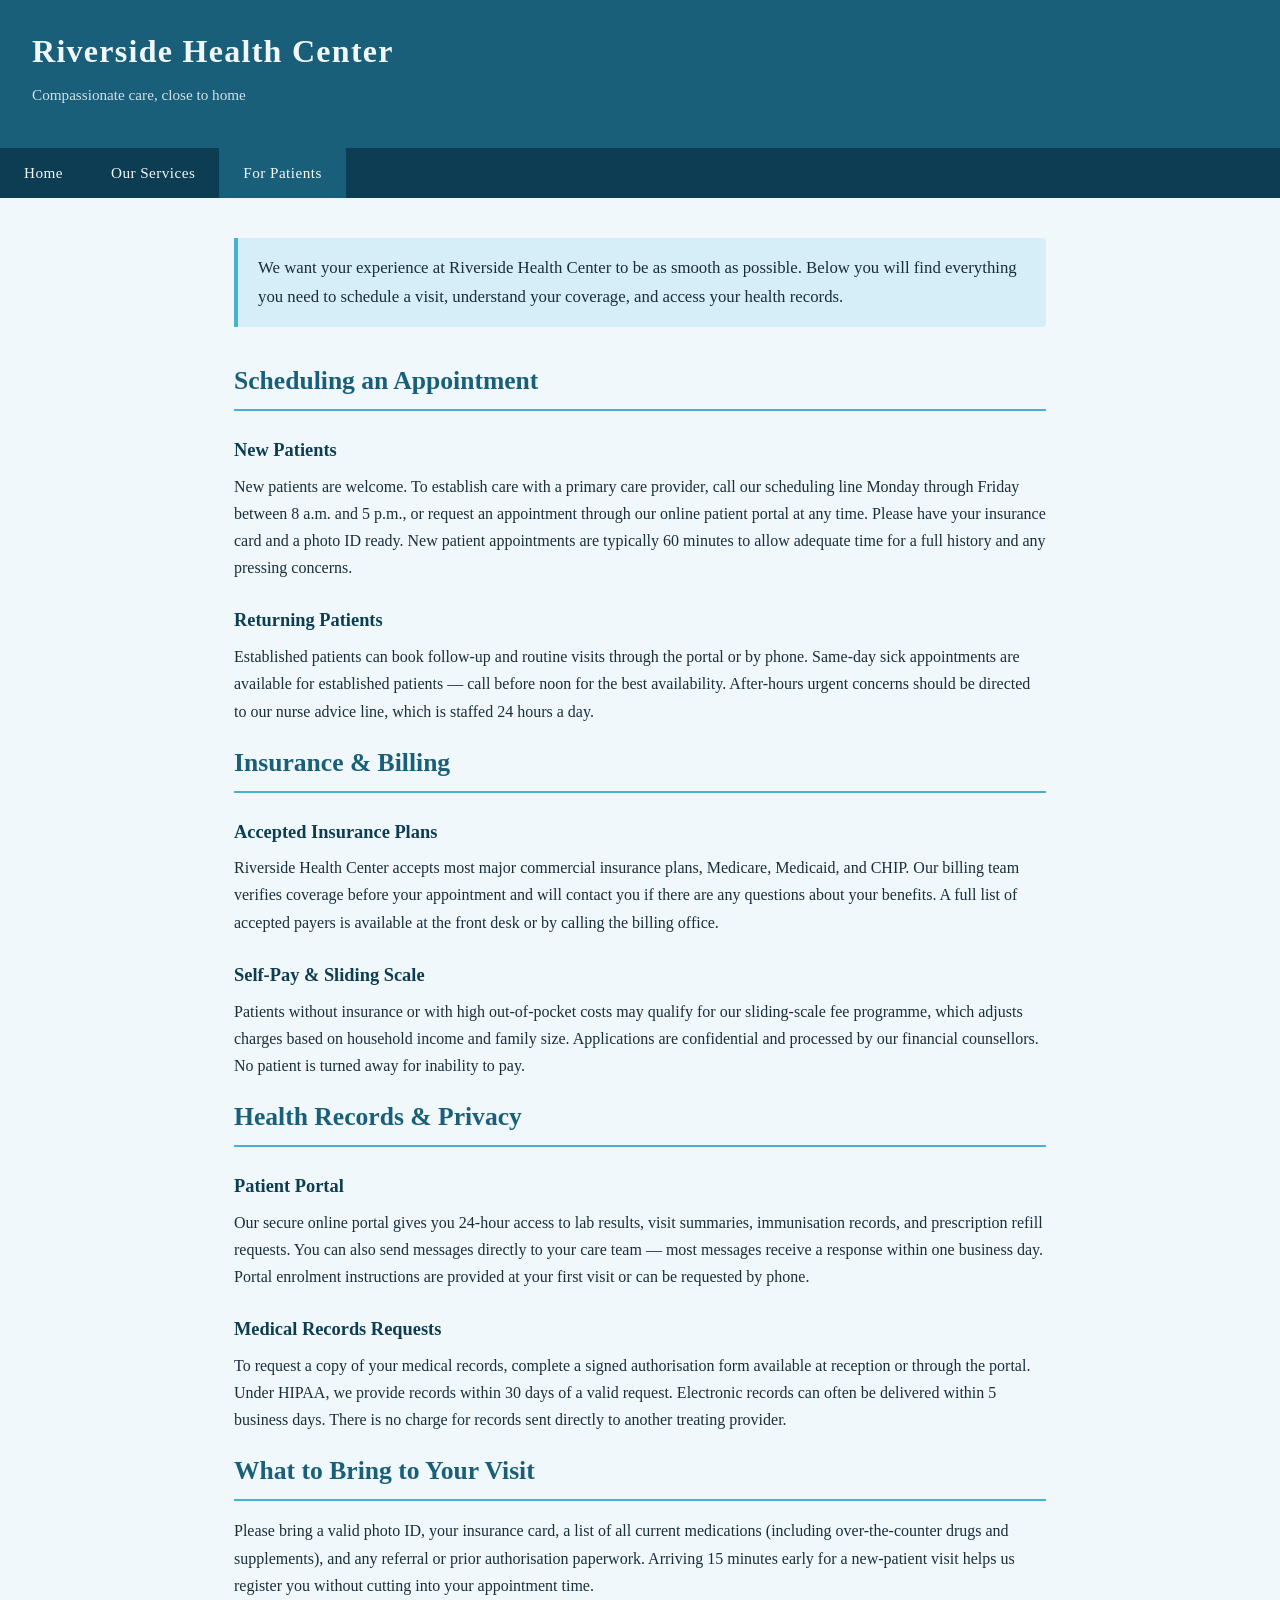
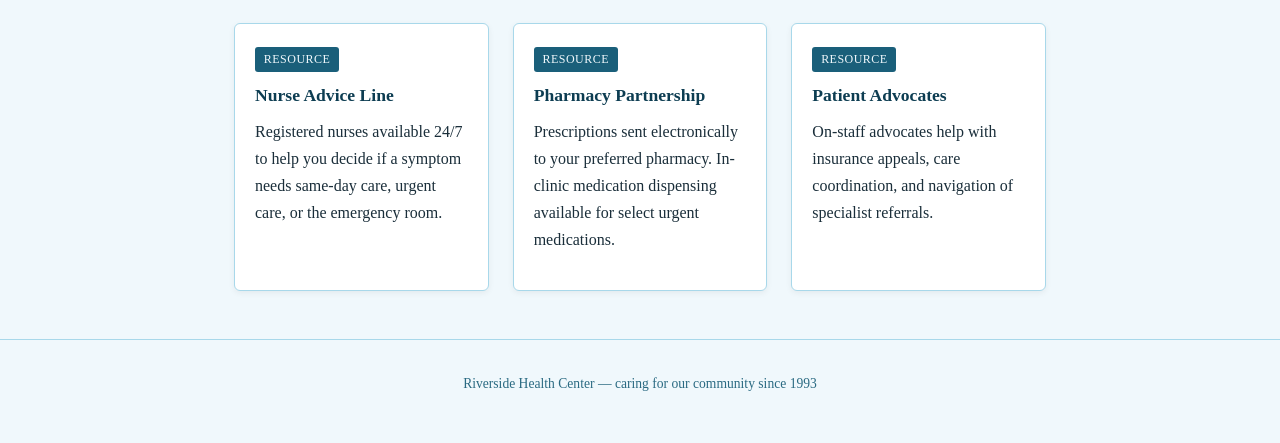
==== website/patients/index.html @ 4556a477 "revising website" ====
<!DOCTYPE html>
<html lang="en">
<head>
  <meta charset="UTF-8">
  <meta name="viewport" content="width=device-width, initial-scale=1.0">
  <title>For Patients — Riverside Health Center</title>
  <link rel="stylesheet" href="../style.css">
</head>
<body>

<header>
  <h1>Riverside Health Center</h1>
  <p>Compassionate care, close to home</p>
</header>

<nav>
  <a href="../index.html">Home</a>
  <a href="../services/index.html">Our Services</a>
  <a href="index.html" class="active">For Patients</a>
</nav>

<main>
  <p class="intro">
    We want your experience at Riverside Health Center to be as smooth as possible.
    Below you will find everything you need to schedule a visit, understand your
    coverage, and access your health records.
  </p>

  <h2>Scheduling an Appointment</h2>

  <h3>New Patients</h3>
  <p>
    New patients are welcome. To establish care with a primary care provider, call
    our scheduling line Monday through Friday between 8 a.m. and 5 p.m., or request
    an appointment through our online patient portal at any time. Please have your
    insurance card and a photo ID ready. New patient appointments are typically
    60 minutes to allow adequate time for a full history and any pressing concerns.
  </p>

  <h3>Returning Patients</h3>
  <p>
    Established patients can book follow-up and routine visits through the portal
    or by phone. Same-day sick appointments are available for established patients
    — call before noon for the best availability. After-hours urgent concerns should
    be directed to our nurse advice line, which is staffed 24 hours a day.
  </p>

  <h2>Insurance &amp; Billing</h2>

  <h3>Accepted Insurance Plans</h3>
  <p>
    Riverside Health Center accepts most major commercial insurance plans, Medicare,
    Medicaid, and CHIP. Our billing team verifies coverage before your appointment
    and will contact you if there are any questions about your benefits. A full list
    of accepted payers is available at the front desk or by calling the billing office.
  </p>

  <h3>Self-Pay &amp; Sliding Scale</h3>
  <p>
    Patients without insurance or with high out-of-pocket costs may qualify for our
    sliding-scale fee programme, which adjusts charges based on household income and
    family size. Applications are confidential and processed by our financial counsellors.
    No patient is turned away for inability to pay.
  </p>

  <h2>Health Records &amp; Privacy</h2>

  <h3>Patient Portal</h3>
  <p>
    Our secure online portal gives you 24-hour access to lab results, visit summaries,
    immunisation records, and prescription refill requests. You can also send messages
    directly to your care team — most messages receive a response within one business day.
    Portal enrolment instructions are provided at your first visit or can be requested
    by phone.
  </p>

  <h3>Medical Records Requests</h3>
  <p>
    To request a copy of your medical records, complete a signed authorisation form
    available at reception or through the portal. Under HIPAA, we provide records
    within 30 days of a valid request. Electronic records can often be delivered
    within 5 business days. There is no charge for records sent directly to another
    treating provider.
  </p>

  <h2>What to Bring to Your Visit</h2>
  <p>
    Please bring a valid photo ID, your insurance card, a list of all current
    medications (including over-the-counter drugs and supplements), and any referral
    or prior authorisation paperwork. Arriving 15 minutes early for a new-patient
    visit helps us register you without cutting into your appointment time.
  </p>

  <div class="card-grid">
    <div class="card">
      <span class="tag">Resource</span>
      <h3>Nurse Advice Line</h3>
      <p>Registered nurses available 24/7 to help you decide if a symptom needs
      same-day care, urgent care, or the emergency room.</p>
    </div>
    <div class="card">
      <span class="tag">Resource</span>
      <h3>Pharmacy Partnership</h3>
      <p>Prescriptions sent electronically to your preferred pharmacy. In-clinic
      medication dispensing available for select urgent medications.</p>
    </div>
    <div class="card">
      <span class="tag">Resource</span>
      <h3>Patient Advocates</h3>
      <p>On-staff advocates help with insurance appeals, care coordination,
      and navigation of specialist referrals.</p>
    </div>
  </div>
</main>

<footer>
  <p>Riverside Health Center &mdash; caring for our community since 1993</p>
</footer>

</body>
</html>
---- website/style.css ----
* {
  box-sizing: border-box;
  margin: 0;
  padding: 0;
}

body {
  font-family: Georgia, serif;
  background-color: #f0f8fc;
  color: #1a2e3a;
  line-height: 1.7;
}

header {
  background-color: #1a5f7a;
  color: #f0f8fc;
  padding: 1.5rem 2rem;
}

header h1 {
  font-size: 2rem;
  letter-spacing: 0.04em;
}

header p {
  font-size: 0.95rem;
  opacity: 0.85;
  margin-top: 0.25rem;
}

nav {
  background-color: #0d3d52;
  display: flex;
  gap: 0;
}

nav a {
  color: #f0f8fc;
  text-decoration: none;
  padding: 0.75rem 1.5rem;
  font-size: 0.95rem;
  letter-spacing: 0.03em;
  transition: background-color 0.2s;
}

nav a:hover,
nav a.active {
  background-color: #1a5f7a;
}

main {
  max-width: 860px;
  margin: 2.5rem auto;
  padding: 0 1.5rem;
}

h2 {
  font-size: 1.6rem;
  color: #1a5f7a;
  margin-bottom: 1rem;
  border-bottom: 2px solid #48b0d0;
  padding-bottom: 0.4rem;
}

h3 {
  font-size: 1.15rem;
  color: #0d3d52;
  margin: 1.5rem 0 0.4rem;
}

p {
  margin-bottom: 1rem;
}

.intro {
  font-size: 1.05rem;
  background-color: #d6eef7;
  border-left: 4px solid #48b0d0;
  padding: 1rem 1.25rem;
  margin-bottom: 2rem;
  border-radius: 0 4px 4px 0;
}

.card-grid {
  display: grid;
  grid-template-columns: repeat(auto-fill, minmax(240px, 1fr));
  gap: 1.5rem;
  margin-top: 1.5rem;
}

.card {
  background: #fff;
  border: 1px solid #a8d8ea;
  border-radius: 6px;
  padding: 1.25rem;
  box-shadow: 0 2px 6px rgba(0,0,0,0.06);
}

.card h3 {
  margin-top: 0;
  font-size: 1.1rem;
}

.card .tag {
  display: inline-block;
  background-color: #1a5f7a;
  color: #f0f8fc;
  font-size: 0.75rem;
  padding: 0.15rem 0.55rem;
  border-radius: 3px;
  margin-bottom: 0.6rem;
  letter-spacing: 0.04em;
  text-transform: uppercase;
}

footer {
  text-align: center;
  padding: 2rem;
  color: #2a6a82;
  font-size: 0.85rem;
  border-top: 1px solid #a8d8ea;
  margin-top: 3rem;
}
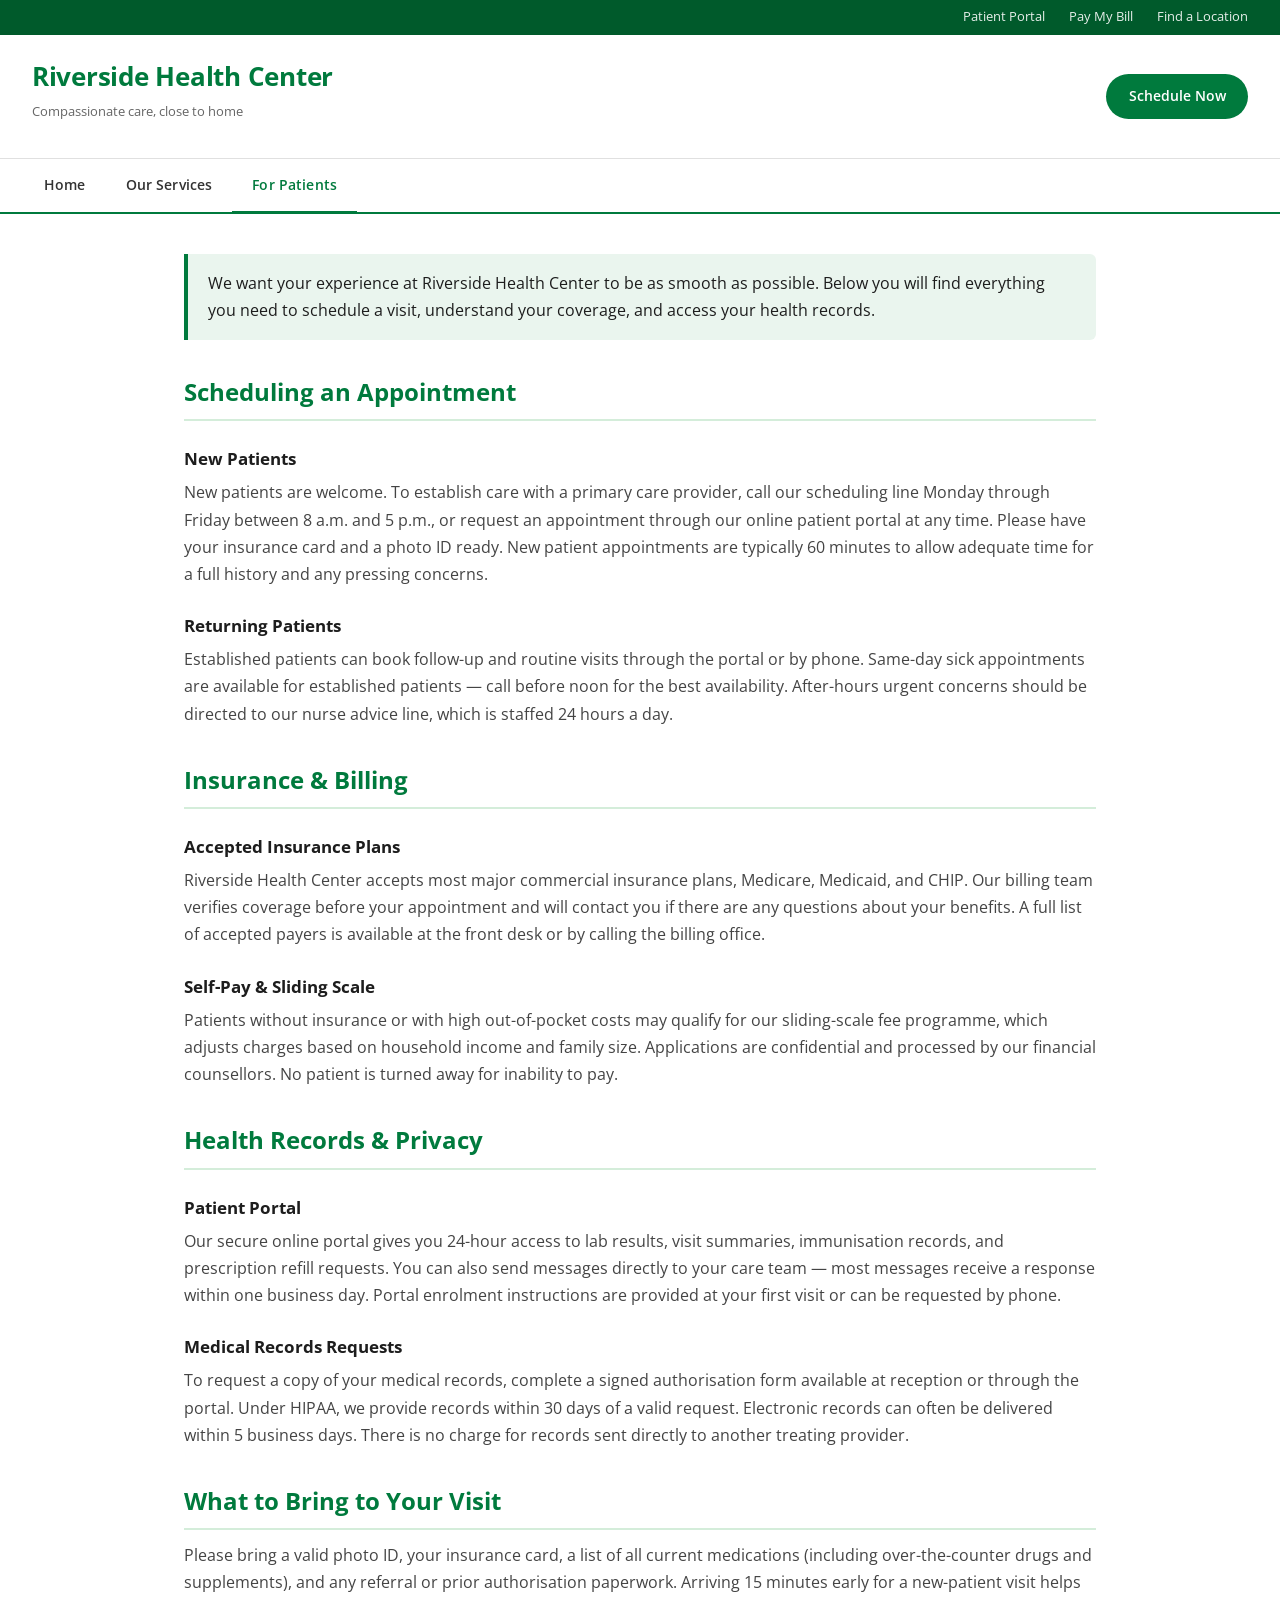
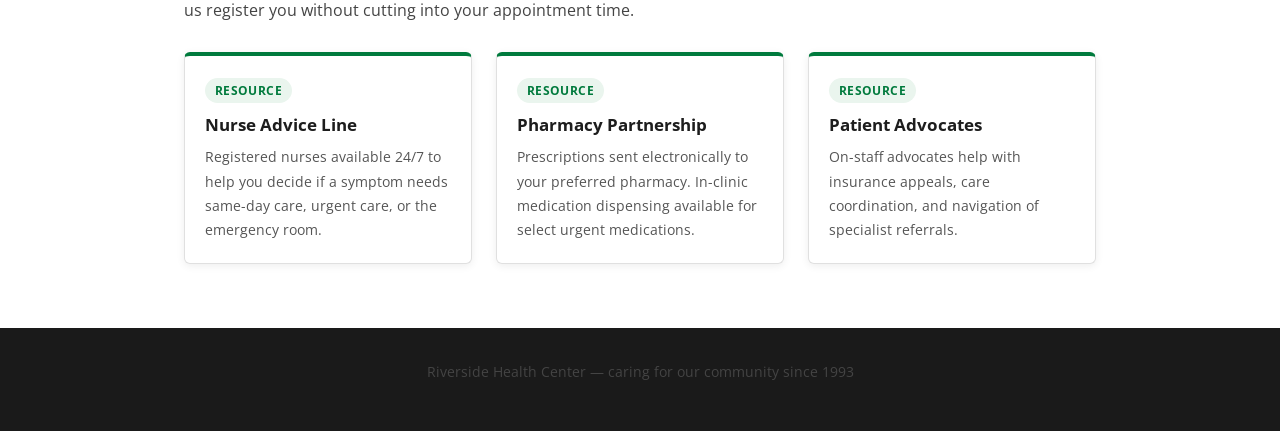
==== commit 36519c9b: "modified pages colors pallets" ====
--- a/website/patients/index.html
+++ b/website/patients/index.html
@@ -8,9 +8,18 @@
 </head>
 <body>
 
+<div class="top-bar">
+  <a href="#">Patient Portal</a>
+  <a href="#">Pay My Bill</a>
+  <a href="#">Find a Location</a>
+</div>
+
 <header>
-  <h1>Riverside Health Center</h1>
-  <p>Compassionate care, close to home</p>
+  <div class="header-brand">
+    <h1>Riverside Health Center</h1>
+    <p>Compassionate care, close to home</p>
+  </div>
+  <a href="#" class="header-cta">Schedule Now</a>
 </header>
 
 <nav>
--- a/website/style.css
+++ b/website/style.css
@@ -1,3 +1,5 @@
+@import url('https://fonts.googleapis.com/css2?family=Open+Sans:wght@400;600;700&display=swap');
+
 * {
   box-sizing: border-box;
   margin: 0;
@@ -5,119 +7,243 @@
 }
 
 body {
-  font-family: Georgia, serif;
-  background-color: #f0f8fc;
-  color: #1a2e3a;
+  font-family: 'Open Sans', Arial, sans-serif;
+  background-color: #ffffff;
+  color: #1d1d1d;
   line-height: 1.7;
 }
 
+/* ── Top utility bar ── */
+.top-bar {
+  background-color: #005a2b;
+  color: #ffffff;
+  font-size: 0.8rem;
+  display: flex;
+  justify-content: flex-end;
+  gap: 1.5rem;
+  padding: 0.4rem 2rem;
+}
+
+.top-bar a {
+  color: #ffffff;
+  text-decoration: none;
+  opacity: 0.9;
+}
+
+.top-bar a:hover {
+  opacity: 1;
+  text-decoration: underline;
+}
+
+/* ── Header ── */
 header {
-  background-color: #1a5f7a;
-  color: #f0f8fc;
-  padding: 1.5rem 2rem;
-}
-
-header h1 {
-  font-size: 2rem;
-  letter-spacing: 0.04em;
-}
-
-header p {
-  font-size: 0.95rem;
-  opacity: 0.85;
-  margin-top: 0.25rem;
-}
-
+  background-color: #ffffff;
+  padding: 1.25rem 2rem;
+  display: flex;
+  align-items: center;
+  justify-content: space-between;
+  border-bottom: 1px solid #e0e0e0;
+  box-shadow: 0 2px 6px rgba(0, 0, 0, 0.06);
+}
+
+.header-brand h1 {
+  font-size: 1.6rem;
+  font-weight: 700;
+  color: #007a3d;
+  letter-spacing: -0.01em;
+}
+
+.header-brand p {
+  font-size: 0.82rem;
+  color: #666;
+  margin-top: 0.1rem;
+}
+
+.header-cta {
+  display: inline-block;
+  background-color: #007a3d;
+  color: #ffffff;
+  font-size: 0.9rem;
+  font-weight: 600;
+  padding: 0.65rem 1.4rem;
+  border-radius: 30px;
+  text-decoration: none;
+  transition: background-color 0.2s;
+  white-space: nowrap;
+}
+
+.header-cta:hover {
+  background-color: #005a2b;
+}
+
+/* ── Nav ── */
 nav {
-  background-color: #0d3d52;
+  background-color: #ffffff;
   display: flex;
   gap: 0;
+  border-bottom: 2px solid #007a3d;
+  padding: 0 1.5rem;
 }
 
 nav a {
-  color: #f0f8fc;
-  text-decoration: none;
-  padding: 0.75rem 1.5rem;
-  font-size: 0.95rem;
-  letter-spacing: 0.03em;
-  transition: background-color 0.2s;
+  color: #333;
+  text-decoration: none;
+  padding: 0.85rem 1.25rem;
+  font-size: 0.9rem;
+  font-weight: 600;
+  letter-spacing: 0.01em;
+  transition: color 0.2s, border-bottom 0.2s;
+  border-bottom: 3px solid transparent;
+  margin-bottom: -2px;
 }
 
 nav a:hover,
 nav a.active {
-  background-color: #1a5f7a;
-}
-
+  color: #007a3d;
+  border-bottom: 3px solid #007a3d;
+}
+
+/* ── Hero banner ── */
+.hero {
+  background: linear-gradient(135deg, #007a3d 0%, #00a651 100%);
+  color: #ffffff;
+  padding: 3.5rem 2rem;
+  text-align: center;
+}
+
+.hero h2 {
+  font-size: 2rem;
+  font-weight: 700;
+  margin-bottom: 0.75rem;
+  color: #ffffff;
+  border: none;
+  padding: 0;
+}
+
+.hero p {
+  font-size: 1.05rem;
+  opacity: 0.92;
+  max-width: 640px;
+  margin: 0 auto 1.75rem;
+}
+
+.hero-btn {
+  display: inline-block;
+  background-color: #ffffff;
+  color: #007a3d;
+  font-size: 0.95rem;
+  font-weight: 700;
+  padding: 0.75rem 1.75rem;
+  border-radius: 30px;
+  text-decoration: none;
+  transition: background-color 0.2s, color 0.2s;
+}
+
+.hero-btn:hover {
+  background-color: #e8f5ee;
+}
+
+/* ── Main content ── */
 main {
-  max-width: 860px;
+  max-width: 960px;
   margin: 2.5rem auto;
   padding: 0 1.5rem;
 }
 
 h2 {
-  font-size: 1.6rem;
-  color: #1a5f7a;
+  font-size: 1.5rem;
+  font-weight: 700;
+  color: #007a3d;
+  margin: 2rem 0 0.75rem;
+  padding-bottom: 0.4rem;
+  border-bottom: 2px solid #d4edda;
+}
+
+h3 {
+  font-size: 1.05rem;
+  font-weight: 700;
+  color: #1d1d1d;
+  margin: 1.5rem 0 0.35rem;
+}
+
+p {
+  color: #444;
   margin-bottom: 1rem;
-  border-bottom: 2px solid #48b0d0;
-  padding-bottom: 0.4rem;
-}
-
-h3 {
-  font-size: 1.15rem;
-  color: #0d3d52;
-  margin: 1.5rem 0 0.4rem;
-}
-
-p {
-  margin-bottom: 1rem;
-}
-
+}
+
+/* ── Intro callout ── */
 .intro {
-  font-size: 1.05rem;
-  background-color: #d6eef7;
-  border-left: 4px solid #48b0d0;
+  font-size: 1rem;
+  background-color: #eaf5ee;
+  border-left: 4px solid #007a3d;
   padding: 1rem 1.25rem;
   margin-bottom: 2rem;
-  border-radius: 0 4px 4px 0;
-}
-
+  border-radius: 0 6px 6px 0;
+  color: #1d1d1d;
+}
+
+/* ── Card grid ── */
 .card-grid {
   display: grid;
   grid-template-columns: repeat(auto-fill, minmax(240px, 1fr));
   gap: 1.5rem;
-  margin-top: 1.5rem;
+  margin-top: 1.75rem;
 }
 
 .card {
-  background: #fff;
-  border: 1px solid #a8d8ea;
+  background: #ffffff;
+  border: 1px solid #e0e0e0;
+  border-top: 4px solid #007a3d;
   border-radius: 6px;
   padding: 1.25rem;
-  box-shadow: 0 2px 6px rgba(0,0,0,0.06);
+  box-shadow: 0 2px 8px rgba(0, 0, 0, 0.07);
+  transition: box-shadow 0.2s, transform 0.2s;
+}
+
+.card:hover {
+  box-shadow: 0 6px 18px rgba(0, 0, 0, 0.12);
+  transform: translateY(-2px);
 }
 
 .card h3 {
-  margin-top: 0;
-  font-size: 1.1rem;
+  margin-top: 0.5rem;
+  font-size: 1.05rem;
+  color: #1d1d1d;
+}
+
+.card p {
+  font-size: 0.9rem;
+  color: #555;
+  margin-bottom: 0;
 }
 
 .card .tag {
   display: inline-block;
-  background-color: #1a5f7a;
-  color: #f0f8fc;
-  font-size: 0.75rem;
-  padding: 0.15rem 0.55rem;
-  border-radius: 3px;
-  margin-bottom: 0.6rem;
+  background-color: #eaf5ee;
+  color: #007a3d;
+  font-size: 0.72rem;
+  font-weight: 700;
+  padding: 0.15rem 0.6rem;
+  border-radius: 30px;
   letter-spacing: 0.04em;
   text-transform: uppercase;
 }
 
+/* ── Footer ── */
 footer {
+  background-color: #1a1a1a;
+  color: #cccccc;
   text-align: center;
   padding: 2rem;
-  color: #2a6a82;
   font-size: 0.85rem;
-  border-top: 1px solid #a8d8ea;
-  margin-top: 3rem;
-}
+  margin-top: 4rem;
+}
+
+footer a {
+  color: #7fcc9f;
+  text-decoration: none;
+}
+
+footer a:hover {
+  text-decoration: underline;
+}
